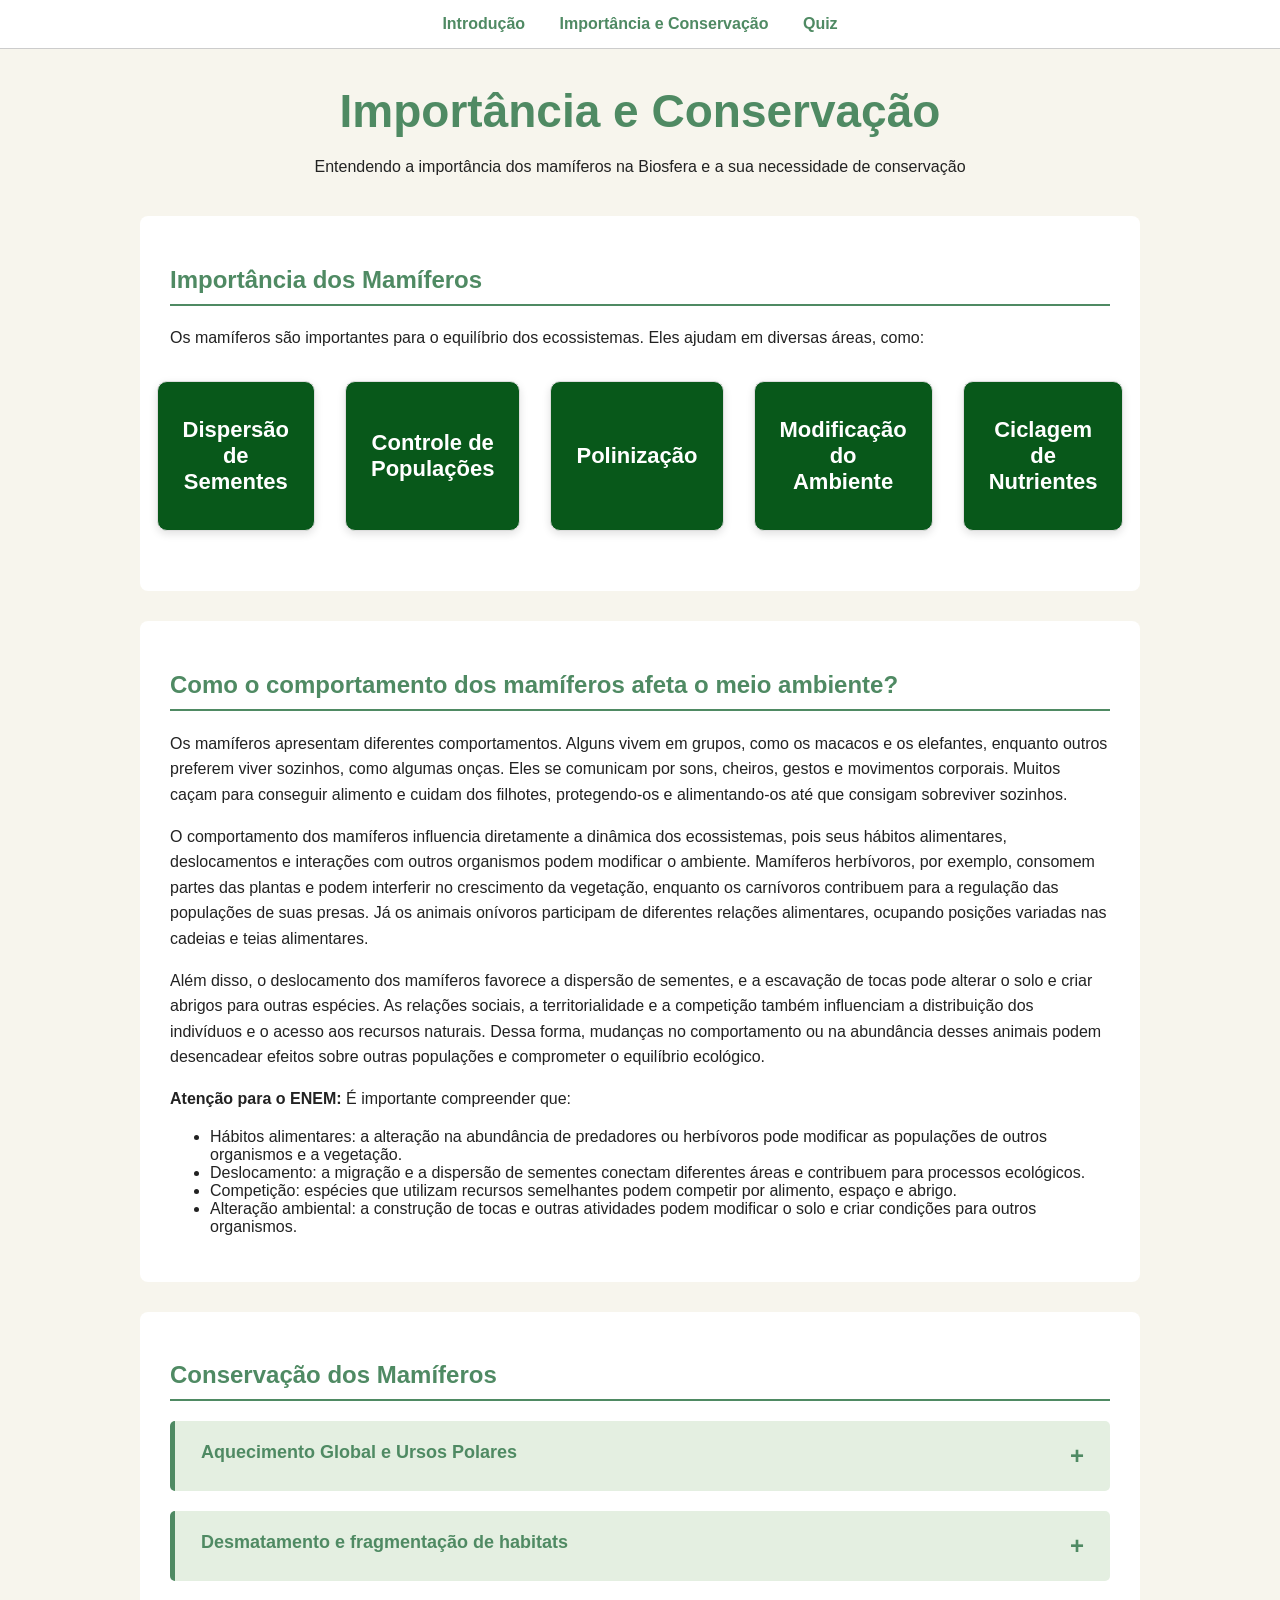
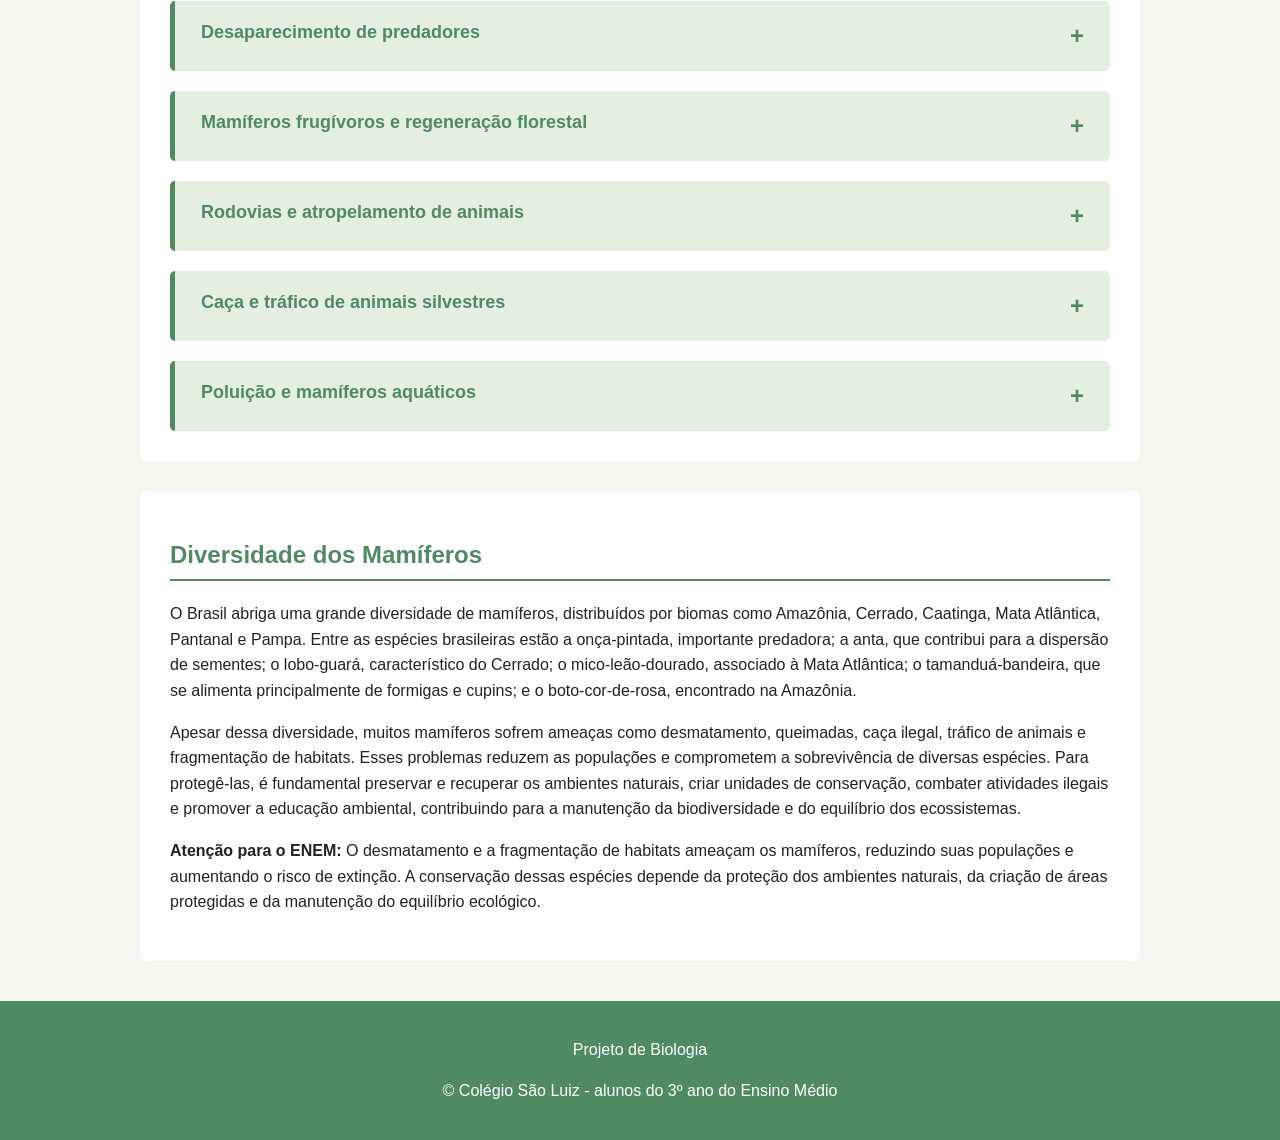
==== import.html @ 00a0f978 "Add files via upload" ====
<!DOCTYPE html>
<html lang="pt-br">

<head>
    <meta charset="UTF-8">
    <meta name="viewport" content="width=device-width, initial-scale=1.0">

    <title>Importância e Conservação | Mamíferos</title>

    <link rel="stylesheet" href="style.css">
</head>

<body>

    <!-- MENU -->
    <nav>
        <a href="index.html">Introdução</a>
        <a href="import.html">Importância e Conservação</a>
        <a href="quiz.html">Quiz</a>
    </nav>


    <!--CABEÇALHO-->

    <header>

        <h1>Importância e Conservação</h1>
        <p>Entendendo a importância dos mamíferos na Biosfera e a sua necessidade de conservação</p>

    </header>

    <main>

        <!-- IMPORTÂNCIA DOS MAMÍFEROS -->
        <section class="importancia">
        <h2>
            Importância dos Mamíferos
        </h2>

        <p>
            Os mamíferos são importantes para o equilíbrio dos ecossistemas.
            Eles ajudam em diversas áreas, como:
        </p>

        <div class="blocos-importancia">
            <button class="bloco-importancia" onclick="mostrarConteudo('dispersao')">
                <span>Dispersão de Sementes</span>
            </button>

            <button class="bloco-importancia" onclick="mostrarConteudo('controle')">
                <span>Controle de Populações</span>
            </button>
            
            <button class="bloco-importancia" onclick="mostrarConteudo('polinizacao')">
                <span>Polinização</span>
            </button>

            <button class="bloco-importancia" onclick="mostrarConteudo('modificacao')">
                <span>Modificação do Ambiente</span>
            </button>

            <button class="bloco-importancia" onclick="mostrarConteudo('ciclagem')">
                <span>Ciclagem de Nutrientes</span>
            </button>

        </div>

        <!-- CONTEÚDO BOTÕES -->
            <div id="dispersao" class="conteudo" style="display: none;">

                <h3>Dispersão de Sementes</h3>

                <p>
                    Os mamíferos frugívoros, que se alimentam de frutos, desempenham um papel
                    importante na regeneração das florestas. Ao ingerirem frutos, esses animais
                    podem transportar as sementes para outros locais, seja por meio do deslocamento
                    ou da eliminação nas fezes. Esse processo, chamado de dispersão de sementes,
                    contribui para a colonização de novas áreas, a manutenção da diversidade vegetal
                    e a recuperação de ambientes degradados.
                </p>

                <p>
                <strong>Atenção para o ENEM:</strong>
                A redução de mamíferos dispersores pode comprometer a regeneração florestal,
                pois diminui a chegada de sementes a novos locais. Esse fenômeno demonstra
                a interdependência entre animais e plantas e a importância das interações
                ecológicas para a manutenção da biodiversidade.
                </p>

                <img class="imagem-acordeao" src="imagens/dispersao.png" alt="Imagem de um pássaro dispersor de sementes">

            </div>

            <div id="controle" class="conteudo" style="display: none;">

                <h3>Controle de Populações</h3>

                <p>
                    Os mamíferos participam da regulação das populações de outros organismos
                    por meio das relações alimentares. Predadores, como a onça-pintada,
                    contribuem para controlar as populações de suas presas, enquanto herbívoros
                    influenciam a vegetação ao consumir folhas, frutos e outras partes das plantas.
                    Essas interações ajudam a manter o equilíbrio dinâmico dos ecossistemas e
                    influenciam a distribuição e a abundância das espécies.
                </p>

                <p>
                <strong>Atenção para o ENEM:</strong>
                A diminuição de um predador pode provocar o aumento de suas presas e alterar outros
                níveis da cadeia alimentar. Essas consequências podem se propagar pelo ecossistema,
                caracterizando uma cascata trófica. Entretanto, os efeitos dependem das espécies
                envolvidas e das características do ambiente.
                </p>

            </div>

            <div id="polinizacao" class="conteudo" style="display: none;">

                <h3>Polinização</h3>

                <p>
                    Embora seja frequentemente associada aos insetos, a polinização também pode
                    ser realizada por determinados mamíferos. Alguns morcegos, por exemplo,
                    alimentam-se do néctar das flores e transportam grãos de pólen entre elas.
                    Essa transferência favorece a fecundação das plantas e, em espécies vegetais
                    que dependem desse processo, contribui para a formação de frutos e sementes,
                    além de auxiliar na manutenção da diversidade vegetal.
                </p>

                <p>
                <strong>Atenção para o ENEM:</strong>
                A polinização é um exemplo de interação ecológica que pode beneficiar tanto a planta
                quanto o animal: a planta tem seu processo reprodutivo favorecido, enquanto o mamífero
                obtém alimento. Essa relação pode ser classificada como mutualismo quando ambas as
                espécies se beneficiam, especialmente em associações de dependência recíproca.
                </p>

                <img class="imagem-acordeao" src="imagens/polinizacao.png" alt="Imagem de uma abelha polinizando">

            </div>

            <div id="modificacao" class="conteudo" style="display: none;">

                <h3>Modificação do Ambiente</h3>

                <p>
                    Alguns mamíferos modificam fisicamente os ambientes em que vivem. Tatus e
                    outros animais escavadores, por exemplo, constroem tocas que alteram a
                    estrutura do solo e podem servir de abrigo para diferentes organismos.
                    Essas escavações também podem favorecer a infiltração de água e a movimentação
                    de nutrientes. Além disso, os resíduos e a decomposição dos organismos
                    contribuem para a ciclagem de nutrientes, processo essencial à manutenção da
                    fertilidade do solo e da produtividade dos ecossistemas.
                </p>

                <p>
                <strong>Atenção para o ENEM:</strong>
                As alterações provocadas pelos organismos no ambiente demonstram que os seres vivos
                não apenas dependem dos ecossistemas, mas também contribuem para modificá-los.
                Questões podem relacionar essas atividades à estrutura do solo, à disponibilidade
                de recursos e à criação de habitats para outras espécies.
                </p>

                <img class="imagem-acordeao" src="imagens/modificacao.png" alt="Imagem de um tatu cavando">

            </div>

            <div id="ciclagem" class="conteudo" style="display: none;">

                <h3>Ciclagem de Nutrientes</h3>

                <p>
                    Os mamíferos contribuem para a ciclagem de nutrientes ao participar da
                    decomposição indireta da matéria orgânica, da dispersão de sementes e da
                    transferência de nutrientes entre diferentes ambientes. Por meio das fezes
                    e da urina, eles devolvem nutrientes ao solo, onde podem ser reutilizados
                    pelas plantas e por outros organismos. Além disso, ao se alimentarem e se
                    deslocarem, podem transportar nutrientes de uma região para outra, contribuindo
                    para o funcionamento dos ecossistemas.
                </p>

                <p>
                <strong>Atenção para o ENEM:</strong>
                A ciclagem de nutrientes permite a reutilização da matéria nos ecossistemas e
                contribui para a manutenção da fertilidade do solo e do equilíbrio ecológico.
                </p>

            </div>

        </section>

        <!-- COMPORTAMENTO -->
        <section id="comportamento">

        <h2>
            Como o comportamento dos mamíferos afeta o meio ambiente?
        </h2>

            <p>
                Os mamíferos apresentam diferentes comportamentos. Alguns
                vivem em grupos, como os macacos e os elefantes, enquanto
                outros preferem viver sozinhos, como algumas onças. Eles
                se comunicam por sons, cheiros, gestos e movimentos corporais.
                Muitos caçam para conseguir alimento e cuidam dos filhotes,
                protegendo-os e alimentando-os até que consigam sobreviver
                sozinhos.
            </p>

            <p>
                O comportamento dos mamíferos influencia diretamente a
                dinâmica dos ecossistemas, pois seus hábitos alimentares,
                deslocamentos e interações com outros organismos podem
                modificar o ambiente. Mamíferos herbívoros, por exemplo,
                consomem partes das plantas e podem interferir no crescimento
                da vegetação, enquanto os carnívoros contribuem para a
                regulação das populações de suas presas. Já os animais
                onívoros participam de diferentes relações alimentares,
                ocupando posições variadas nas cadeias e teias alimentares.
            </p>

            <p>
                Além disso, o deslocamento dos mamíferos favorece a dispersão
                de sementes, e a escavação de tocas pode alterar o solo e criar
                abrigos para outras espécies. As relações sociais, a
                territorialidade e a competição também influenciam a distribuição
                dos indivíduos e o acesso aos recursos naturais. Dessa forma,
                mudanças no comportamento ou na abundância desses animais podem
                desencadear efeitos sobre outras populações e comprometer o
                equilíbrio ecológico.
            </p>

            <p>
                <strong>Atenção para o ENEM:</strong>
                É importante compreender que:
            </p>

            <ul>
                <li>
                    Hábitos alimentares: a alteração na abundância de predadores ou herbívoros pode modificar as populações de outros organismos e a vegetação.
                </li>
                <li>
                    Deslocamento: a migração e a dispersão de sementes conectam diferentes áreas e contribuem para processos ecológicos.
                </li>
                <li>
                    Competição: espécies que utilizam recursos semelhantes podem competir por alimento, espaço e abrigo.
                </li>
                <li>
                    Alteração ambiental: a construção de tocas e outras atividades podem modificar o solo e criar condições para outros organismos.
                </li>
            </ul>

        </section>

        <!-- CONSERVAÇÃO -->
        <section id="conservacao">

        <h2>
            Conservação dos Mamíferos
        </h2>

        <article class="acordeao">

            <button class="titulo-acordeao">
                Aquecimento Global e Ursos Polares
                <span>+</span>
            </button>

            <div class="conteudo-acordeao">

                <p>
                    O aumento da temperatura média global contribui para o derretimento
                    do gelo marinho do Ártico, reduzindo o habitat utilizado pelos ursos-
                    polares para caçar focas. Com menor acesso ao alimento, esses animais
                    podem enfrentar períodos mais longos de jejum e redução de sua
                    sobrevivência e reprodução.
                </p>

                <p>
                <strong>Atenção para o ENEM:</strong>
                A questão pode relacionar a emissão de gases de efeito estufa à perda de
                habitat e às alterações nas relações alimentares.
                </p>
                
                <img class="imagem-acordeao" src="imagens/ursopolar.png" alt="Imagem de um urso polar deslocado de seu habitat">

            </div>

        </article>

        <article class="acordeao">

            <button class="titulo-acordeao">
                Desmatamento e fragmentação de habitats
                <span>+</span>
            </button>

            <div class="conteudo-acordeao">

                <p>
                    A remoção da vegetação e a divisão de uma floresta em fragmentos
                    isolados reduzem os espaços disponíveis para alimentação, abrigo
                    e reprodução. Populações pequenas e isoladas ficam mais vulneráveis
                    a eventos ambientais, à endogamia e à perda de diversidade genética.
                </p>

                <p>
                <strong>Atenção para o ENEM:</strong>
                Atenção à diferença entre perda de habitat e fragmentação: esta última
                também dificulta o deslocamento e o fluxo gênico entre populações.
                </p>

                <img class="imagem-acordeao" src="imagens/desmatamento.png" alt="Imagem de desmatamento">

            </div>

        </article>

        <article class="acordeao">

            <button class="titulo-acordeao">
                Desaparecimento de predadores
                <span>+</span>
            </button>

            <div class="conteudo-acordeao">

                <p>
                    Quando grandes predadores diminuem, algumas populações de presas podem
                    aumentar e intensificar o consumo de determinados recursos. Isso pode
                    afetar a vegetação e outros organismos, provocando efeitos em diferentes
                    níveis da teia alimentar.
                </p>

                <p>
                <strong>Atenção para o ENEM:</strong>
                O conceito central é a cascata trófica: uma alteração no nível dos predadores
                pode repercutir em outros níveis da cadeia alimentar.
                </p>

            </div>

        </article>

        <article class="acordeao">

            <button class="titulo-acordeao">
                Mamíferos frugívoros e regeneração florestal
                <span>+</span>
            </button>

            <div class="conteudo-acordeao">

                <p>
                    Antas, primatas e outros mamíferos que consomem frutos podem
                    transportar sementes para longe da planta-mãe. A redução desses
                    animais pode limitar a dispersão de certas espécies vegetais e
                    modificar a composição e a regeneração da floresta.
                </p>

                <p>
                <strong>Atenção para o ENEM:</strong>
                A extinção local de um animal pode afetar plantas e outros organismos,
                demonstrando a interdependência entre as espécies.
                </p>

                <img class="imagem-acordeao" src="imagens/frugivoro.png" alt="Imagem de uma animal frugívoro">

            </div>

        </article>

        <article class="acordeao">

            <button class="titulo-acordeao">
                Rodovias e atropelamento de animais
                <span>+</span>
            </button>

            <div class="conteudo-acordeao">

                <p>
                    Rodovias atravessando ambientes naturais podem causar mortalidade por
                    atropelamento e dificultar o deslocamento de mamíferos. A separação de
                    populações pode reduzir o fluxo gênico e aumentar o isolamento,
                    especialmente quando existem poucas rotas alternativas.
                </p>

                <p>
                <strong>Atenção para o ENEM:</strong>
                Passagens de fauna, cercas direcionadoras e planejamento territorial
                podem reduzir impactos, desde que sejam adequados às espécies presentes.
                </p>

                <img class="imagem-acordeao" src="imagens/atropelado.png" alt="Imagem de um tamanduá atropelado">

            </div>

        </article>

        <article class="acordeao">

            <button class="titulo-acordeao">
                Caça e tráfico de animais silvestres
                <span>+</span>
            </button>

            <div class="conteudo-acordeao">

                <p>
                    A retirada de indivíduos da natureza pode diminuir populações e comprometer a
                    reprodução. Quando espécies que dispersam sementes ou controlam outras populações
                    se tornam raras, os efeitos podem ultrapassar a própria espécie explorada.
                </p>

                <p>
                <strong>Atenção para o ENEM:</strong>
                A conservação envolve fiscalização, combate ao comércio ilegal, proteção de habitats
                e ações de educação ambiental.
                </p>

                <img class="imagem-acordeao" src="imagens/trafico.png" alt="Imagem de pássaros sendo traficados">

            </div>

        </article>

        <article class="acordeao">

            <button class="titulo-acordeao">
                Poluição e mamíferos aquáticos
                <span>+</span>
            </button>

            <div class="conteudo-acordeao">

                <p>
                    Resíduos, substâncias tóxicas e poluentes lançados nos ambientes aquáticos
                    podem afetar golfinhos, botos e outros mamíferos. Algumas substâncias
                    persistentes acumulam-se nos organismos e podem atingir concentrações
                    maiores nos níveis tróficos mais elevados.
                </p>

                <p>
                <strong>Atenção para o ENEM:</strong>
                Diferencie bioacumulação, que ocorre no organismo ao longo do tempo,
                de biomagnificação, que corresponde ao aumento da concentração de certos
                contaminantes ao longo da cadeia alimentar.
                </p>

                <img class="imagem-acordeao" src="imagens/foca.png" alt="Imagem de uma foca vítima da poluição marítima">

            </div>

        </article>
        </section>

        <!-- DIVERSIDADE -->
        <section id="diversidade">

        <h2>
            Diversidade dos Mamíferos
        </h2>

            <p>
                O Brasil abriga uma grande diversidade de mamíferos, distribuídos por
                biomas como Amazônia, Cerrado, Caatinga, Mata Atlântica, Pantanal e Pampa.
                Entre as espécies brasileiras estão a onça-pintada, importante predadora;
                a anta, que contribui para a dispersão de sementes; o lobo-guará, característico
                do Cerrado; o mico-leão-dourado, associado à Mata Atlântica; o tamanduá-bandeira,
                que se alimenta principalmente de formigas e cupins; e o boto-cor-de-rosa,
                encontrado na Amazônia.
            </p>

            <p>
                Apesar dessa diversidade, muitos mamíferos sofrem ameaças como desmatamento,
                queimadas, caça ilegal, tráfico de animais e fragmentação de habitats. Esses
                problemas reduzem as populações e comprometem a sobrevivência de diversas
                espécies. Para protegê-las, é fundamental preservar e recuperar os ambientes
                naturais, criar unidades de conservação, combater atividades ilegais e promover
                a educação ambiental, contribuindo para a manutenção da biodiversidade e do
                equilíbrio dos ecossistemas.
            </p>

            <p>
                <strong>Atenção para o ENEM:</strong>
                O desmatamento e a fragmentação de habitats ameaçam os mamíferos, reduzindo
                suas populações e aumentando o risco de extinção. A conservação dessas espécies
                depende da proteção dos ambientes naturais, da criação de áreas protegidas e da
                manutenção do equilíbrio ecológico.
            </p>

        </section>
    </main>

<footer>
        <p>Projeto de Biologia</p>
        <p>&copy; Colégio São Luiz  - alunos do 3º ano do Ensino Médio</p>
    </footer>

    <script src="script.js"></script>

</body>

</html>
---- style.css ----
:root {
    --primary-color: #4F8A63;
    --accent-color: #1F4D3A;
    --bg-light: #F7F5ED;
    --bg-card: #E4EFE1;
    --text-dark: #222;
    --border-radius: 5px;
    --transition-fast: 0.3s;
}

html {
    scroll-behavior: smooth;
}

body {
    margin: 0;
    font-family: Arial, sans-serif;
    background-color: var(--bg-light);
    color: var(--text-dark);
}

p {
    line-height: 1.6;
}

/*PADRONIZAÇÃO DE CORES E TEXTOS*/
header .bloco-quadrante span {
    color: #777;
}

header, nav {
    text-align: center;
}

header h1, section h2, article h3, .titulo-acordeao, .bloco-quadrante h2, .bloco-quadrante h3, 
.conteudo h3, #progresso, #alternativas button {
    color: var(--primary-color);
}

header {
    background-color: var(--bg-light);
    padding: 35px 20px 10px;
}

header h1 {
    margin: 0;
    font-size: 46px;
}

nav {
    background-color: white;
    padding: 15px;
    border-bottom: 1px solid #ccc;
    position: sticky;
    top: 0;
    z-index: 1000;
}

nav a {
    color: var(--primary-color);
    text-decoration: none;
    margin: 0 15px;
    font-weight: bold;
}

nav a:hover {
    background-color: rgb(235, 233, 233);
    border-radius: 10px;
}

#menu-inicio{
    width: 25px;
    text-align: center;
  }

main {
    width: 85%;
    max-width: 1000px;
    margin: auto;
}

section {
    background-color: white;
    margin: 10px 0 30px;
    padding: 30px;
    border-radius: 8px;
}

section h2 {
    border-bottom: 2px solid var(--primary-color);
    padding-bottom: 10px;
}

article {
    background-color: var(--bg-card);
    padding: 20px;
    margin-top: 20px;
    border-left: 5px solid var(--primary-color);
    border-radius: var(--border-radius);
}

.conteudo{
    background-color: var(--bg-card);
    padding: 20px;
    margin-top: 20px;
    border-radius: var(--border-radius);
}

article h3, .conteudo h3 {
    margin-top: 0;
}

.destaque-inicio {
    max-width: 1000px;
    margin: 25px auto 0;
    display: flex;
    align-items: center;
    gap: 35px;
}

.imagem-resumo {
    width: 800px;
    height: auto;
    border-radius: 8px;
}

/* Acordeão */
.titulo-acordeao {
    width: 100%;
    background: transparent;
    border: none;
    font-size: 18px;
    font-weight: bold;
    cursor: pointer;
    display: flex;
    justify-content: space-between;
}

.titulo-acordeao span { font-size: 24px; }
.conteudo-acordeao {
    max-width: 1000px;
    margin: 25px auto 0;
    display: none;
    align-items: center;
    gap: 35px;
}

.imagem-acordeao { 
    width: 500px;
    height: auto;
    border-radius: 8px;
    margin-left: 10px;
}

/* Blocos */
.blocos-importancia {
    display: flex;
    align-items: center;
    justify-content: center;
    gap: 30px;
    margin: 30px 0;
}

.bloco-importancia {
    width: 280px;
    min-height: 150px;
    background-color: #08581a;
    border: 1px solid #ddd;
    border-radius: 10px;
    padding: 25px;
    cursor: pointer;
    box-shadow: 0 3px 8px rgba(0, 0, 0, 0.12);
    transition: var(--transition-fast);
}

.bloco-importancia:hover {
    transform: translateY(-5px);
}

.bloco-importancia { margin-top: 0; font-size: 22px; color: white; font-weight: bold; }
.bloco-importancia p { font-size: 16px; }
.conteudo { display: none; border-left: 5px solid #08581a; }
.conteudo h3 { color: #08581a; }

/*COMPONENTE DO QUIZ E RODAPÉ*/
#quiz-container { margin-top: 20px; }
#progresso { font-weight: bold; }

#alternativas {
    display: flex;
    flex-direction: column;
    gap: 10px;
    margin: 20px 0;
}

#alternativas button {
    padding: 12px;
    border: 1px solid var(--primary-color);
    border-radius: 6px;
    background-color: white;
    cursor: pointer;
    text-align: left;
    font-size: 16px;
}

#alternativas button:hover { background-color: #e8edf2; }

#alternativas button.correta {
    background-color: #d4edda;
    border-color: #2e7d32;
    color: #1b5e20;
}

#alternativas button.errada {
    background-color: #f8d7da;
    border-color: #c62828;
    color: #8e0000;
}

#alternativas button:disabled { cursor: default; }

#feedback {
    margin-top: 15px;
    padding: 12px;
    background-color: var(--bg-light);
    border-radius: var(--border-radius);
    font-weight: bold;
}

#proxima, #refazer {
    background-color: var(--primary-color);
    color: white;
    border: none;
    padding: 12px 20px;
    border-radius: 6px;
    cursor: pointer;
}

#proxima { display: none; }
#refazer { font-weight: bold; }
#proxima:hover, #refazer:hover { background-color: var(--accent-color); }

footer {
    background-color: var(--primary-color);
    color: white;
    text-align: center;
    padding: 20px;
    margin-top: 40px;
}
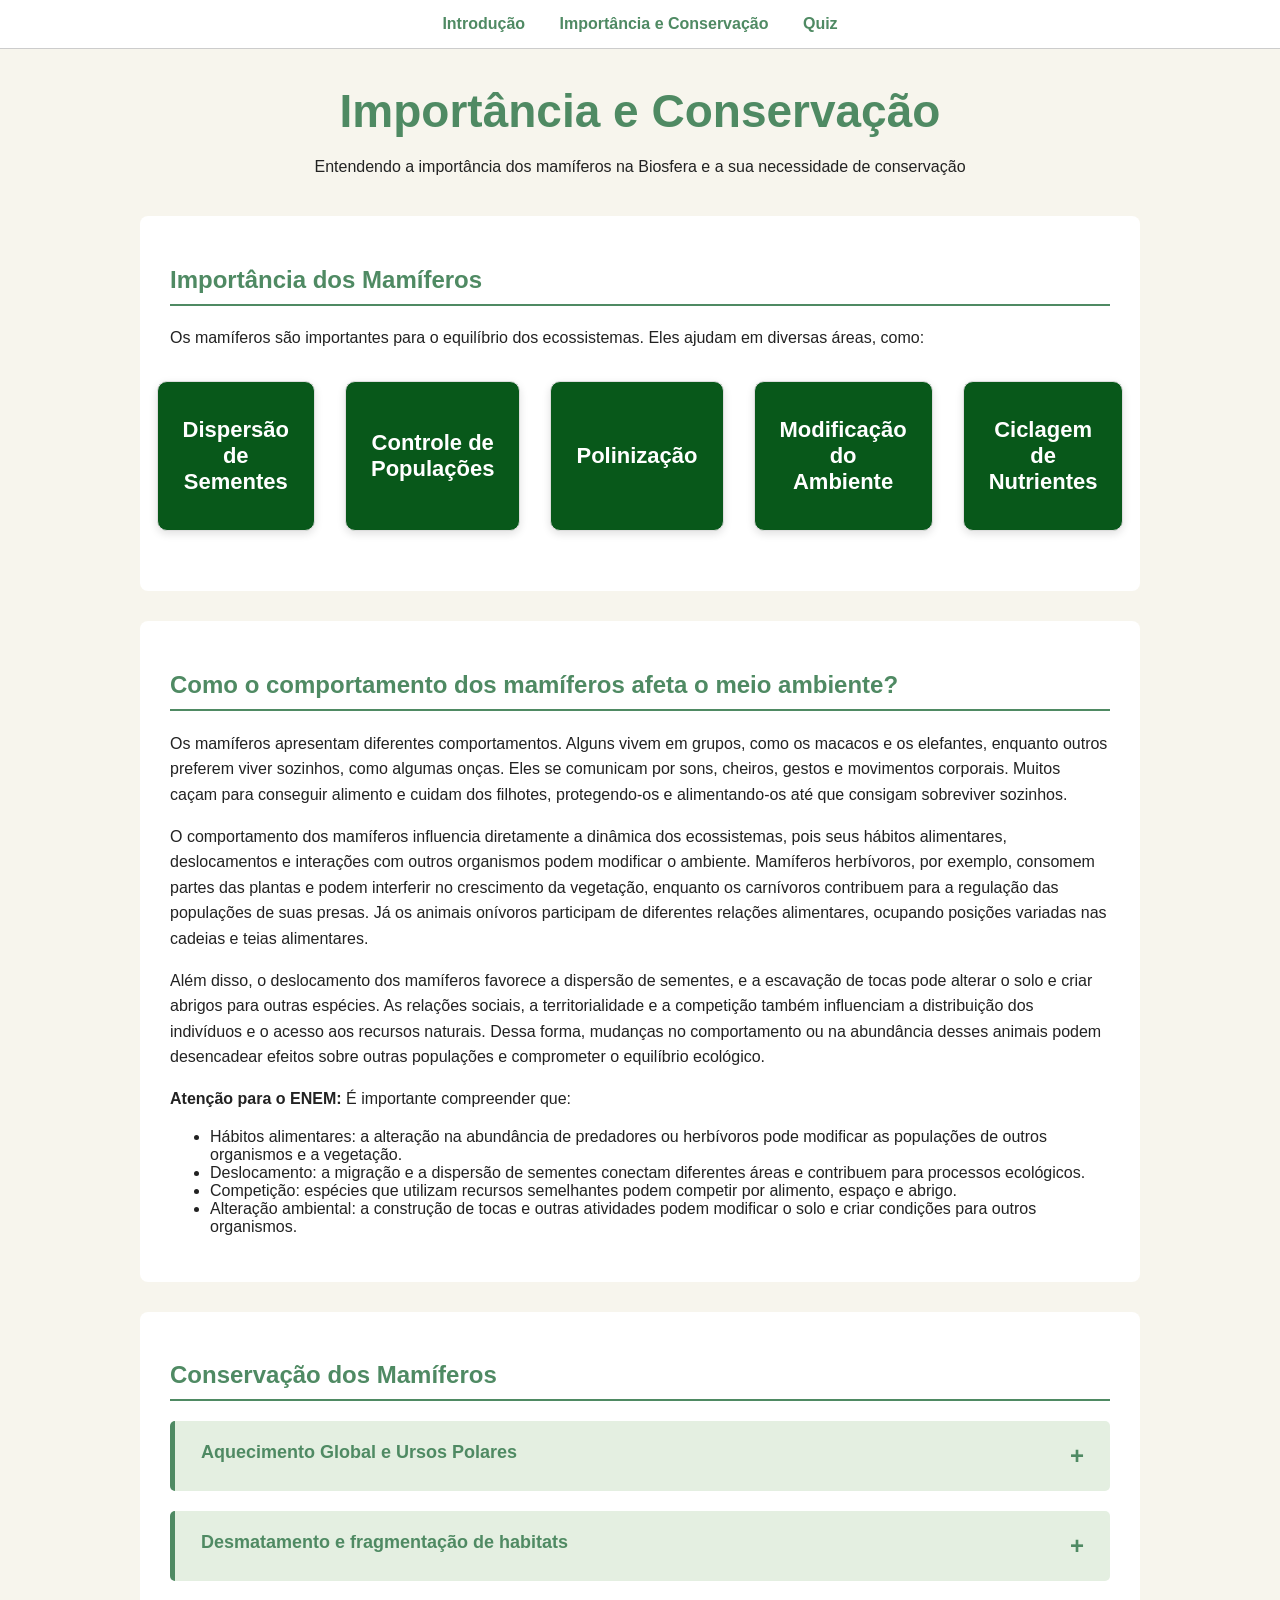
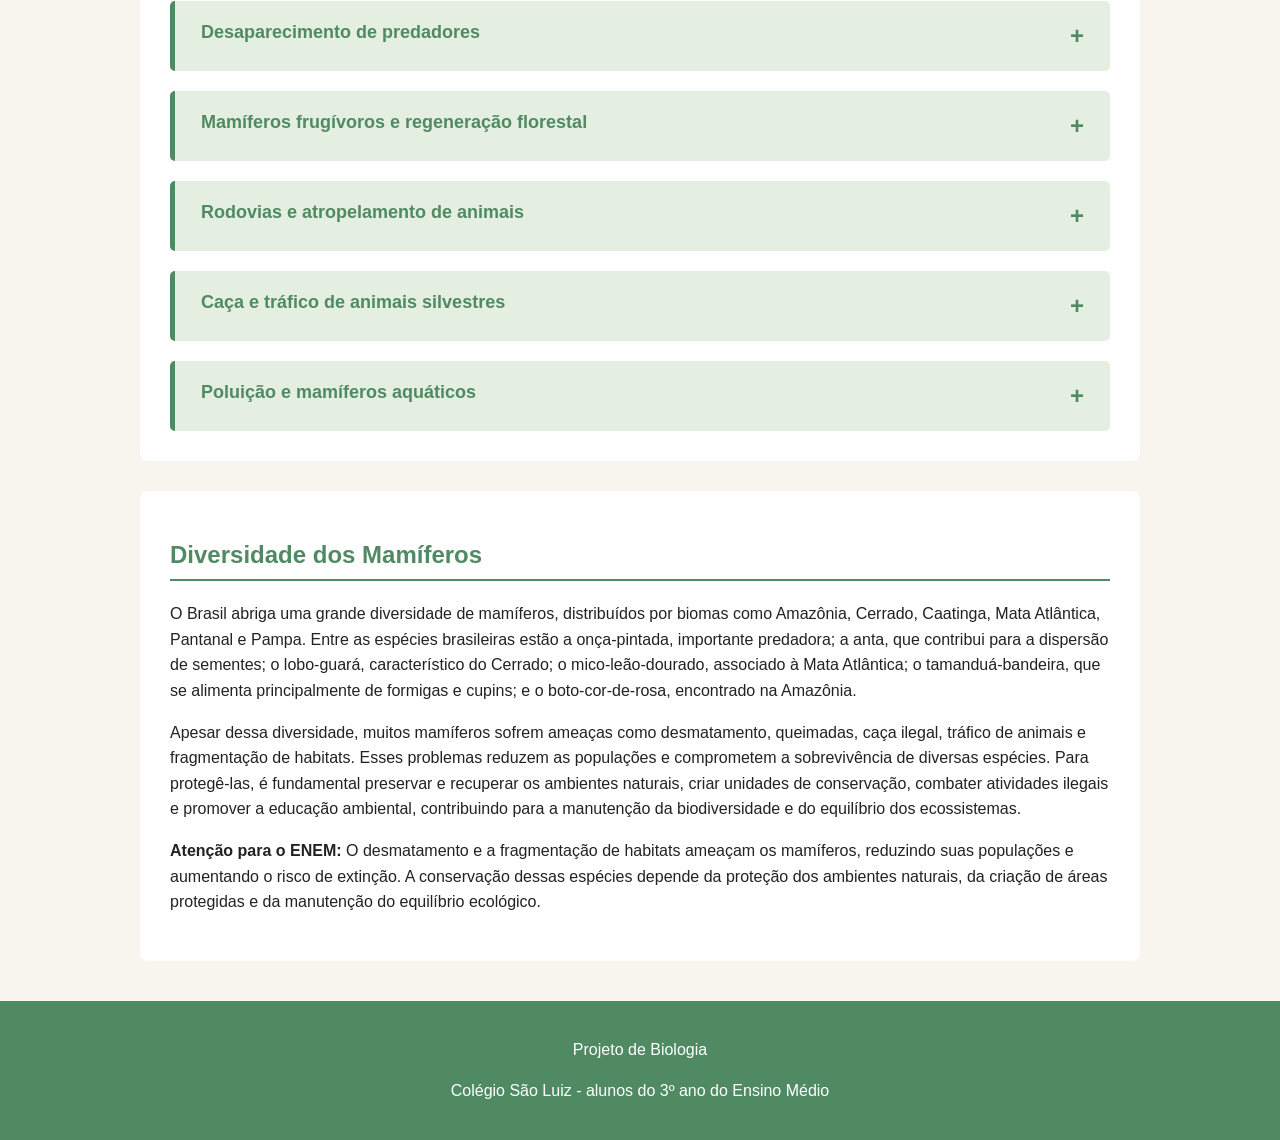
==== commit c736df28: "Update import.html" ====
--- a/import.html
+++ b/import.html
@@ -494,11 +494,11 @@
 
 <footer>
         <p>Projeto de Biologia</p>
-        <p>&copy; Colégio São Luiz  - alunos do 3º ano do Ensino Médio</p>
+        <p>Colégio São Luiz  - alunos do 3º ano do Ensino Médio</p>
     </footer>
 
     <script src="script.js"></script>
 
 </body>
 
-</html>+</html>
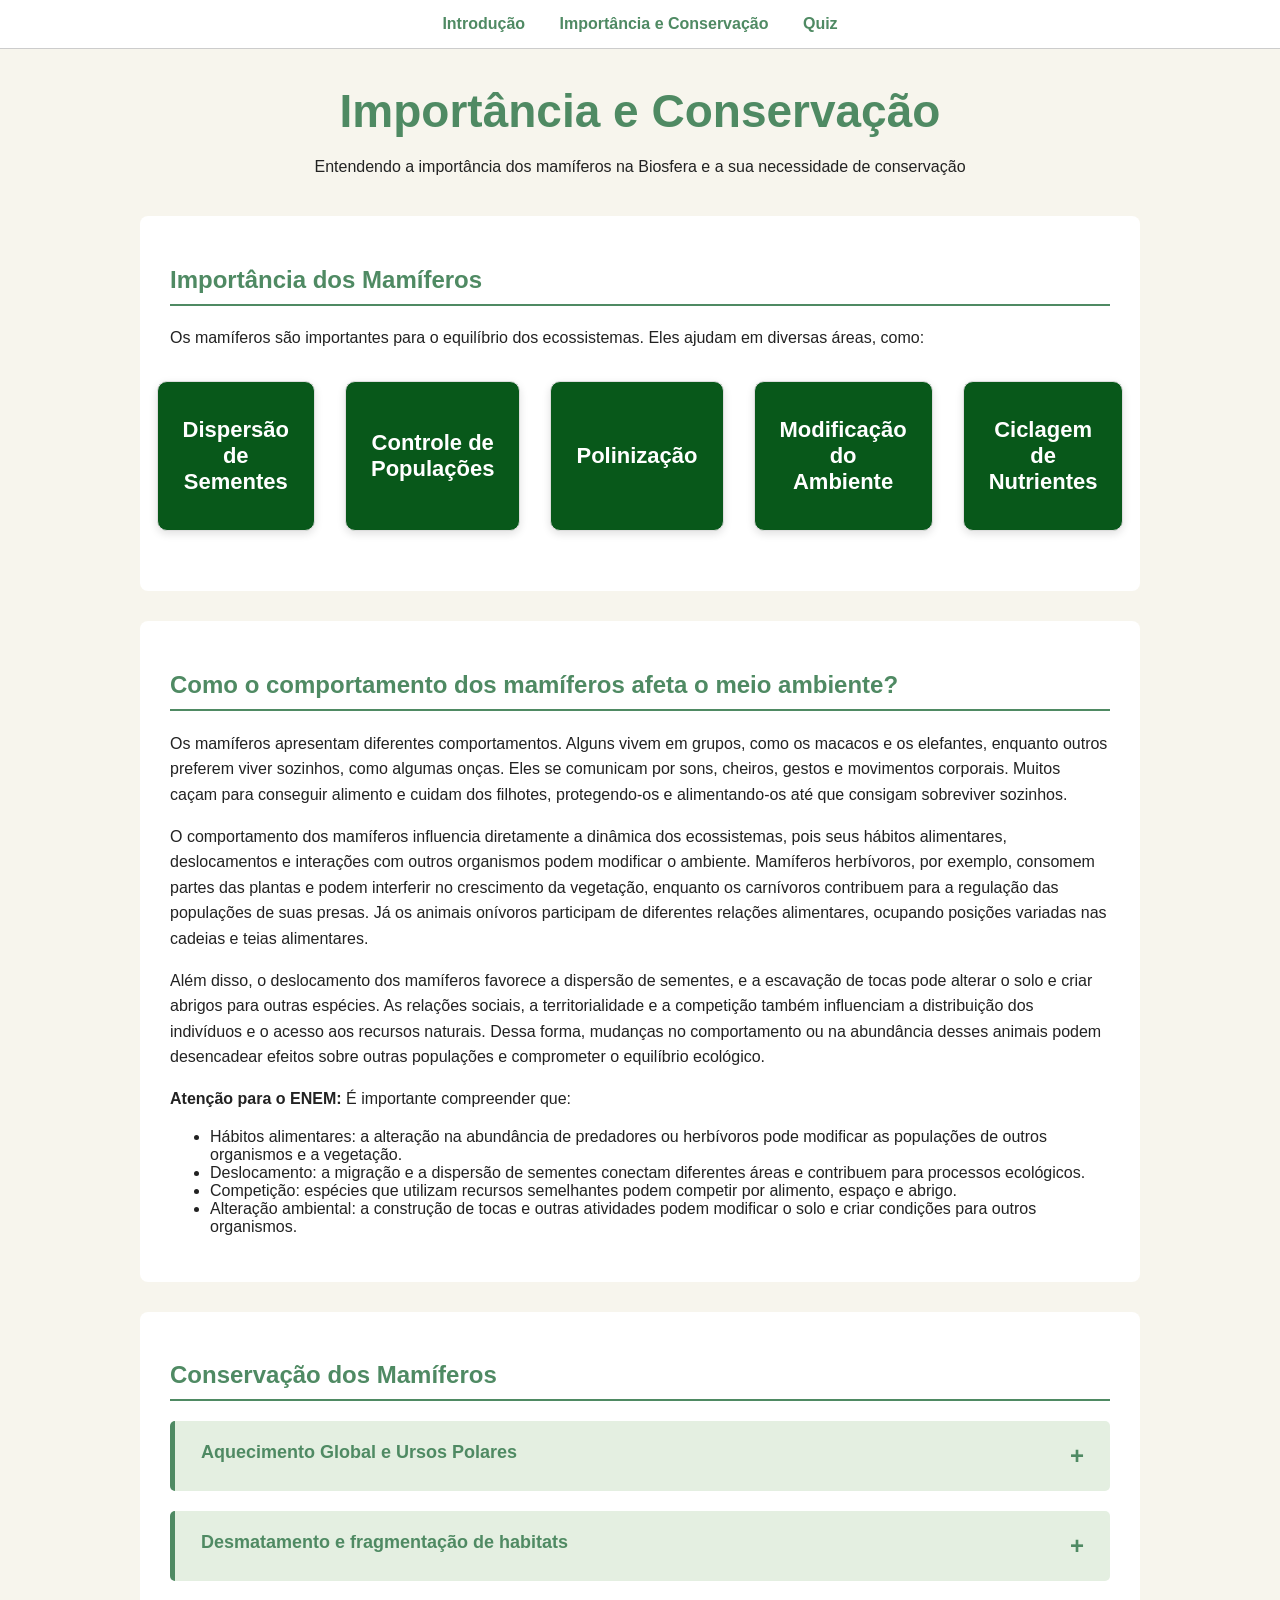
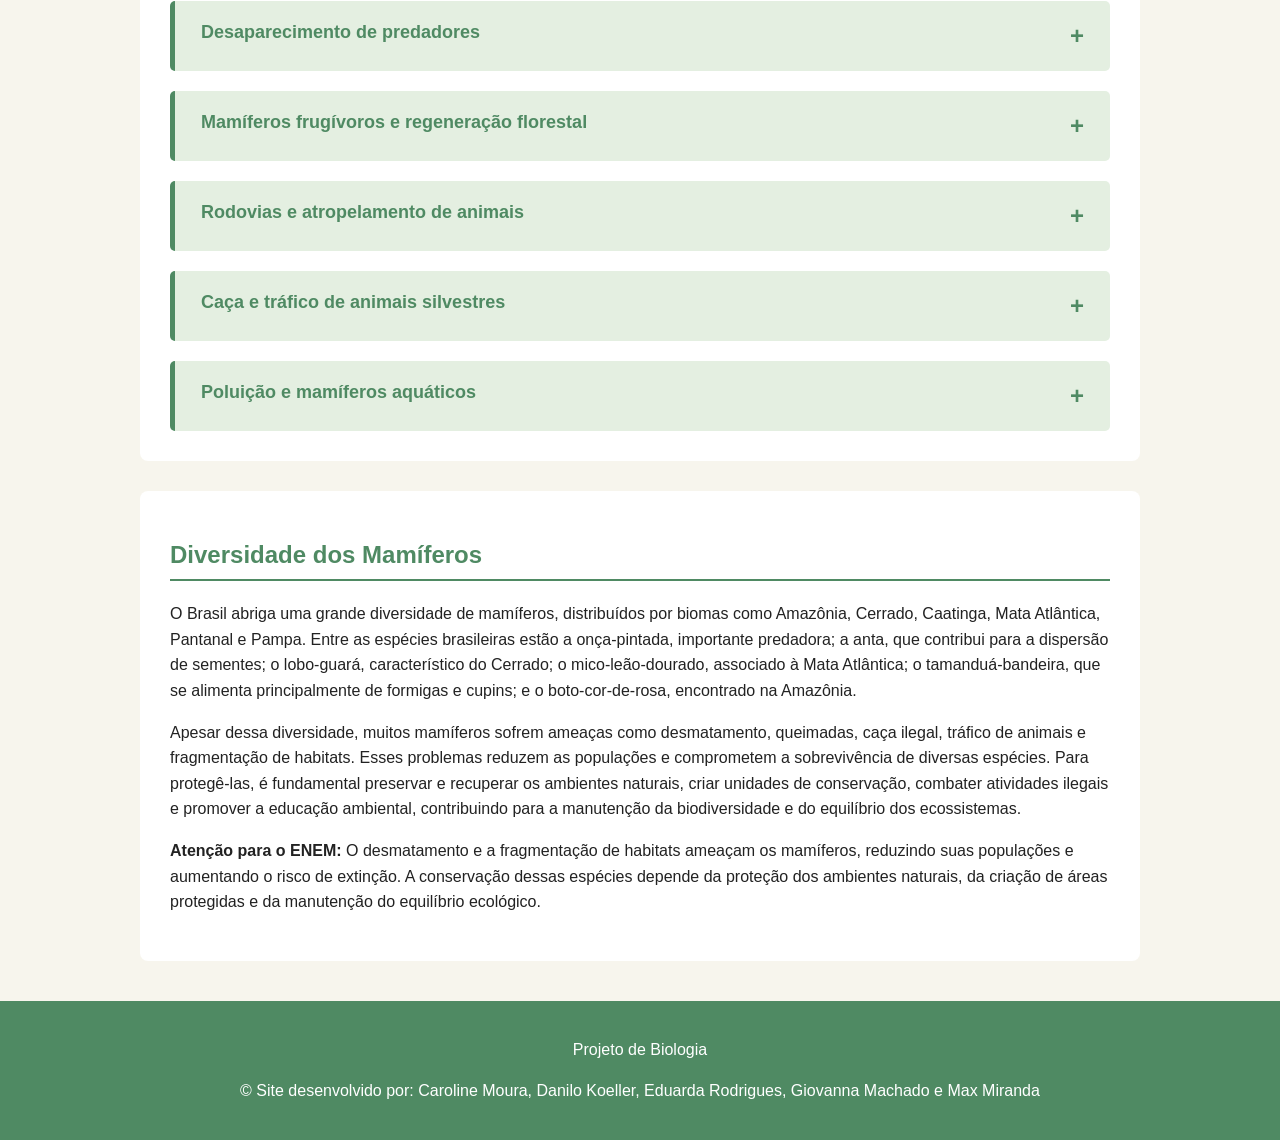
==== commit 6184e51b: "Add files via upload" ====
--- a/import.html
+++ b/import.html
@@ -494,7 +494,7 @@
 
 <footer>
         <p>Projeto de Biologia</p>
-        <p>Colégio São Luiz  - alunos do 3º ano do Ensino Médio</p>
+        <p>&copy Site desenvolvido por: Caroline Moura, Danilo Koeller, Eduarda Rodrigues, Giovanna Machado e Max Miranda</p>
     </footer>
 
     <script src="script.js"></script>
